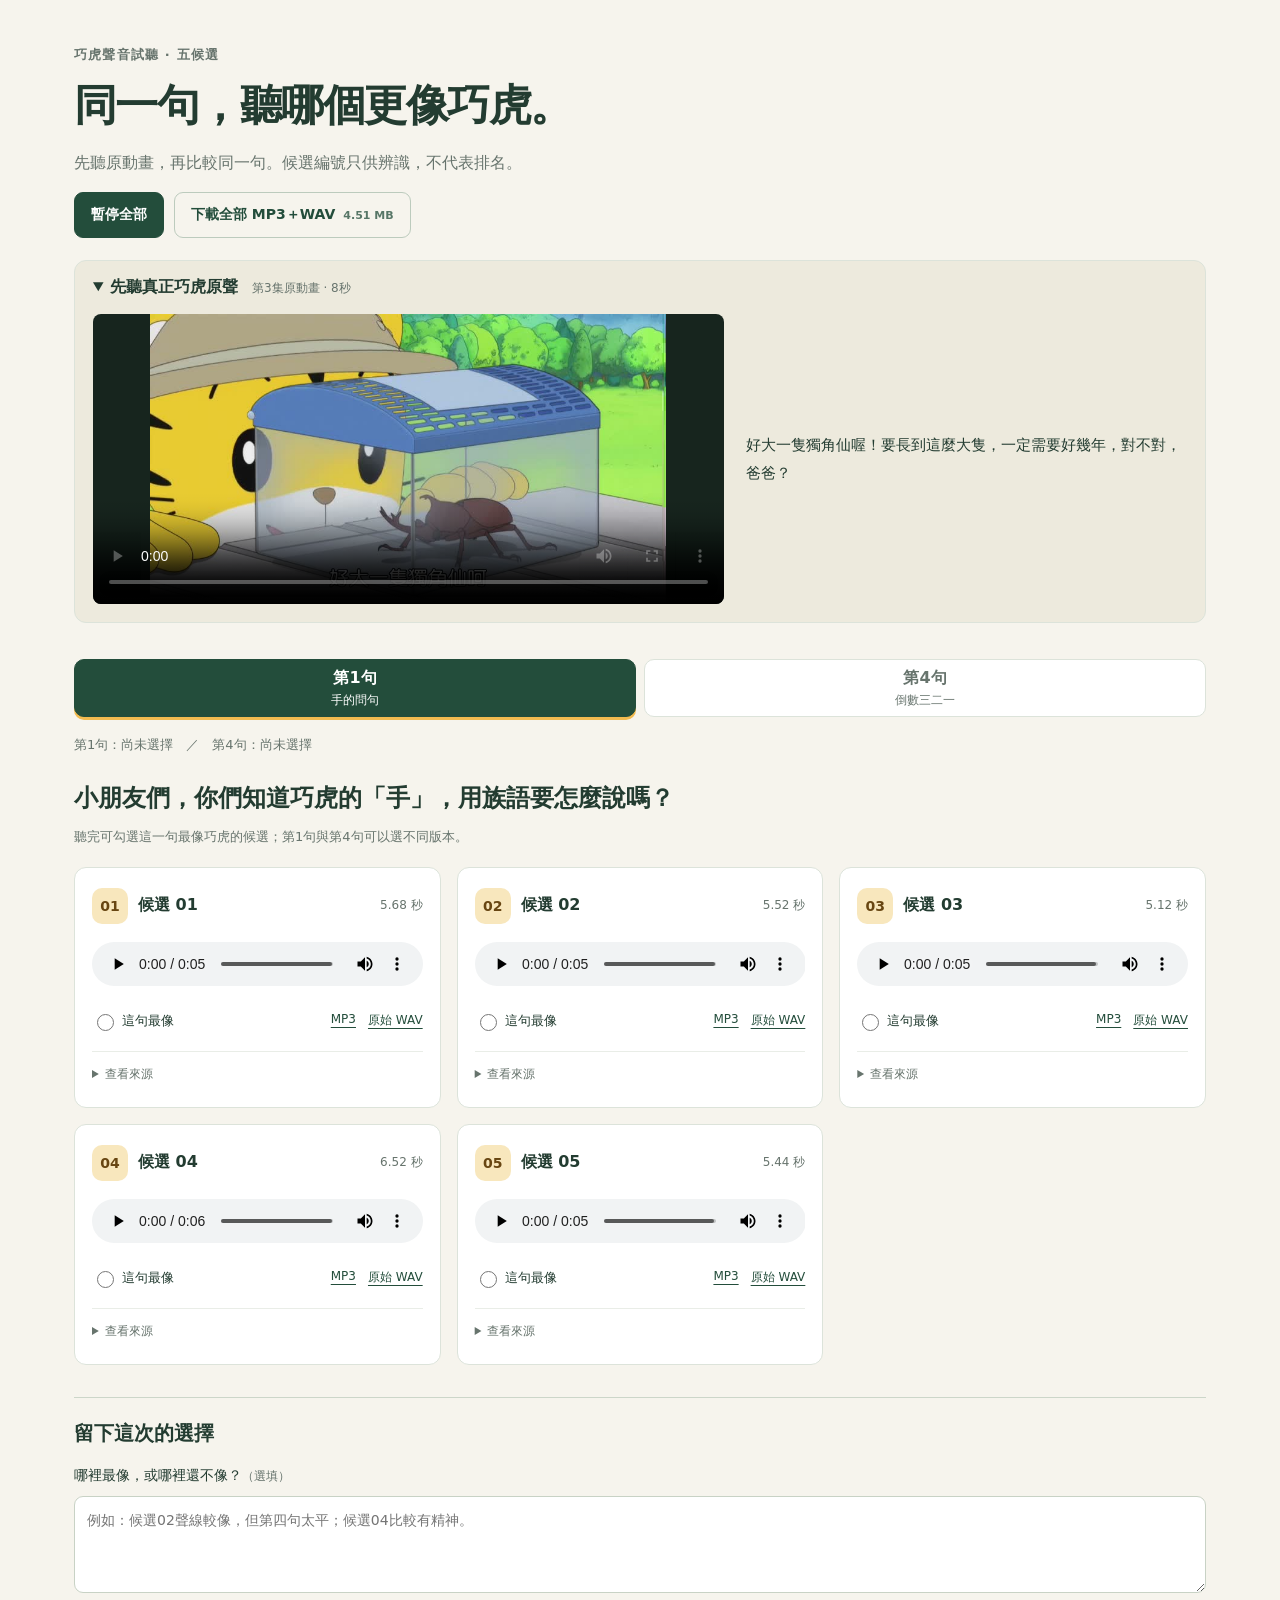
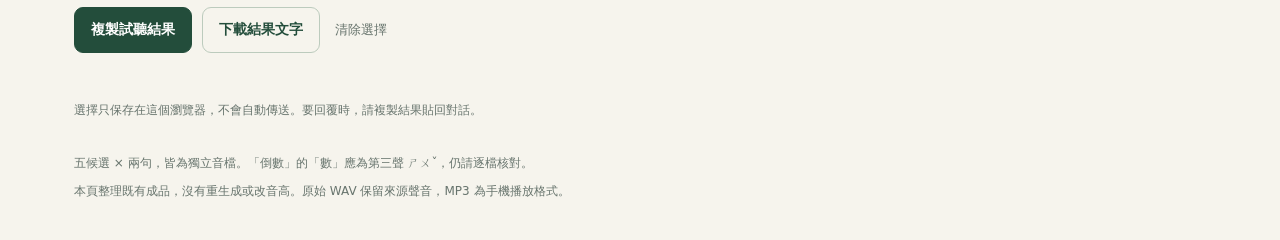
==== docs/index.html @ a9bded3c "發布五候選第1與4句獨立試聽網頁" ====
<!doctype html>
<html lang="zh-Hant"><head><meta charset="utf-8"><meta name="viewport" content="width=device-width,initial-scale=1"><meta name="robots" content="noindex,nofollow"><meta name="theme-color" content="#234d3b"><meta name="description" content="五個巧虎聲音候選，第1與4句分開試聽，附原動畫對照。"><title>巧虎聲音試聽｜五候選・第1與4句</title><link rel="stylesheet" href="styles.css"></head>
<body><main><header class="hero"><div class="eyebrow">巧虎聲音試聽 · 五候選</div><h1>同一句，聽哪個更像巧虎。</h1><p class="intro">先聽原動畫，再比較同一句。候選編號只供辨識，不代表排名。</p><div class="toolbar"><button id="pause-all" type="button" class="button">暫停全部</button><a class="button secondary" href="download/five-candidates.zip" download="巧虎_五候選_第1與4句.zip">下載全部 MP3＋WAV <small>4.51 MB</small></a></div></header>
<details class="reference" open><summary><span><b>先聽真正巧虎原聲</b><small>第3集原動畫 · 8秒</small></span></summary><div class="reference-content"><video controls playsinline preload="metadata" poster="reference/poster.jpg" aria-label="真正巧虎原動畫對照" src="reference/original.mp4"></video><p>好大一隻獨角仙喔！要長到這麼大隻，一定需要好幾年，對不對，爸爸？</p></div></details>
<nav class="tabs" role="tablist" aria-label="選擇比較句子"><button id="tab-01" type="button" role="tab" aria-selected="true" aria-controls="panel-01" data-tab="01">第1句 <span>手的問句</span></button><button id="tab-04" type="button" role="tab" aria-selected="false" aria-controls="panel-04" data-tab="04">第4句 <span>倒數三二一</span></button></nav>
<div id="choices-status" class="choices-status" role="status" aria-live="polite">尚未選擇最像的候選</div>
<section id="panel-01" data-panel="01" role="tabpanel" aria-labelledby="tab-01"><h2 class="sentence">小朋友們，你們知道巧虎的「手」，用族語要怎麼說嗎？</h2><p class="tip">聽完可勾選這一句最像巧虎的候選；第1句與第4句可以選不同版本。</p><div class="candidate-grid"><article class="candidate" data-candidate="01" data-line="01">
<div class="card-heading"><h3><span class="number">01</span>候選 01</h3><span class="duration">5.68 秒</span></div>
<audio controls preload="metadata" aria-label="第1句 候選01" src="audio/c01-l01.mp3"></audio>
<div class="card-actions"><label class="pick"><input type="radio" name="best-01" value="01" aria-label="第1句選候選01最像">這句最像</label><div class="downloads"><a href="audio/c01-l01.mp3" download="第1句_候選01.mp3">MP3</a><a href="wav/c01-l01.wav" download="第1句_候選01.wav">原始 WAV</a></div></div>
<details class="source"><summary>查看來源</summary><p>Qwen第七輪完整參考B＋局部讀音修補A</p><small>曾明確回報好很多並指定保留第1句；局部修補接合被回報自然，仍與目標有差距。</small><small>第1句是採用原檔；第4句是既有局部修補A，未新增剪接，第三聲仍待本檔人耳確認。</small></details></article><article class="candidate" data-candidate="02" data-line="01">
<div class="card-heading"><h3><span class="number">02</span>候選 02</h3><span class="duration">5.52 秒</span></div>
<audio controls preload="metadata" aria-label="第1句 候選02" src="audio/c02-l01.mp3"></audio>
<div class="card-actions"><label class="pick"><input type="radio" name="best-01" value="02" aria-label="第1句選候選02最像">這句最像</label><div class="downloads"><a href="audio/c02-l01.mp3" download="第1句_候選02.mp3">MP3</a><a href="wav/c02-l01.wav" download="第1句_候選02.wav">原始 WAV</a></div></div>
<details class="source"><summary>查看來源</summary><p>Qwen第五輪動畫B</p><small>使用者回報B稍微接近；保留與完整ICL不同流程的歷史候選。</small><small>原檔未修改，第四句「數」第三聲未經逐版確認。</small></details></article><article class="candidate" data-candidate="03" data-line="01">
<div class="card-heading"><h3><span class="number">03</span>候選 03</h3><span class="duration">5.12 秒</span></div>
<audio controls preload="metadata" aria-label="第1句 候選03" src="audio/c03-l01.mp3"></audio>
<div class="card-actions"><label class="pick"><input type="radio" name="best-01" value="03" aria-label="第1句選候選03最像">這句最像</label><div class="downloads"><a href="audio/c03-l01.mp3" download="第1句_候選03.mp3">MP3</a><a href="wav/c03-l01.wav" download="第1句_候選03.wav">原始 WAV</a></div></div>
<details class="source"><summary>查看來源</summary><p>Qwen第一輪動畫甲</p><small>使用者曾點名甲較像，但仍不夠小男生；採動畫來源的甲。</small><small>原檔未修改，第四句「數」第三聲未經逐版確認。</small></details></article><article class="candidate" data-candidate="04" data-line="01">
<div class="card-heading"><h3><span class="number">04</span>候選 04</h3><span class="duration">6.52 秒</span></div>
<audio controls preload="metadata" aria-label="第1句 候選04" src="audio/c04-l01.mp3"></audio>
<div class="card-actions"><label class="pick"><input type="radio" name="best-01" value="04" aria-label="第1句選候選04最像">這句最像</label><div class="downloads"><a href="audio/c04-l01.mp3" download="第1句_候選04.mp3">MP3</a><a href="wav/c04-l01.wav" download="第1句_候選04.wav">原始 WAV</a></div></div>
<details class="source"><summary>查看來源</summary><p>CosyVoice3原動畫直比A（原片音軌）</p><small>最新手機包整體回饋有點像又不是很像，尚未指定A/B誰較好，先保留同片段原音軌條件。</small><small>原檔未修改；讀音與第三聲待聽音確認。</small></details></article><article class="candidate" data-candidate="05" data-line="01">
<div class="card-heading"><h3><span class="number">05</span>候選 05</h3><span class="duration">5.44 秒</span></div>
<audio controls preload="metadata" aria-label="第1句 候選05" src="audio/c05-l01.mp3"></audio>
<div class="card-actions"><label class="pick"><input type="radio" name="best-01" value="05" aria-label="第1句選候選05最像">這句最像</label><div class="downloads"><a href="audio/c05-l01.mp3" download="第1句_候選05.mp3">MP3</a><a href="wav/c05-l01.wav" download="第1句_候選05.wav">原始 WAV</a></div></div>
<details class="source"><summary>查看來源</summary><p>CosyVoice3原動畫直比B（分離人聲）</p><small>最新手機包整體回饋尚未指定勝者，保留同片段分離人聲條件作比較。</small><small>ASR曾在請舉手後辨出「喔」，是否多字及第三聲須人耳確認。</small></details></article></div></section><section id="panel-04" data-panel="04" role="tabpanel" aria-labelledby="tab-04"><h2 class="sentence">我會開始倒數，知道的請舉手！三。二。一。</h2><p class="tip">聽完可勾選這一句最像巧虎的候選；第1句與第4句可以選不同版本。</p><div class="candidate-grid"><article class="candidate" data-candidate="01" data-line="04">
<div class="card-heading"><h3><span class="number">01</span>候選 01</h3><span class="duration">6.72 秒</span></div>
<audio controls preload="metadata" aria-label="第4句 候選01" src="audio/c01-l04.mp3"></audio>
<div class="card-actions"><label class="pick"><input type="radio" name="best-04" value="01" aria-label="第4句選候選01最像">這句最像</label><div class="downloads"><a href="audio/c01-l04.mp3" download="第4句_候選01.mp3">MP3</a><a href="wav/c01-l04.wav" download="第4句_候選01.wav">原始 WAV</a></div></div>
<details class="source"><summary>查看來源</summary><p>Qwen第七輪完整參考B＋局部讀音修補A</p><small>曾明確回報好很多並指定保留第1句；局部修補接合被回報自然，仍與目標有差距。</small><small>第1句是採用原檔；第4句是既有局部修補A，未新增剪接，第三聲仍待本檔人耳確認。</small></details></article><article class="candidate" data-candidate="02" data-line="04">
<div class="card-heading"><h3><span class="number">02</span>候選 02</h3><span class="duration">6.72 秒</span></div>
<audio controls preload="metadata" aria-label="第4句 候選02" src="audio/c02-l04.mp3"></audio>
<div class="card-actions"><label class="pick"><input type="radio" name="best-04" value="02" aria-label="第4句選候選02最像">這句最像</label><div class="downloads"><a href="audio/c02-l04.mp3" download="第4句_候選02.mp3">MP3</a><a href="wav/c02-l04.wav" download="第4句_候選02.wav">原始 WAV</a></div></div>
<details class="source"><summary>查看來源</summary><p>Qwen第五輪動畫B</p><small>使用者回報B稍微接近；保留與完整ICL不同流程的歷史候選。</small><small>原檔未修改，第四句「數」第三聲未經逐版確認。</small></details></article><article class="candidate" data-candidate="03" data-line="04">
<div class="card-heading"><h3><span class="number">03</span>候選 03</h3><span class="duration">5.12 秒</span></div>
<audio controls preload="metadata" aria-label="第4句 候選03" src="audio/c03-l04.mp3"></audio>
<div class="card-actions"><label class="pick"><input type="radio" name="best-04" value="03" aria-label="第4句選候選03最像">這句最像</label><div class="downloads"><a href="audio/c03-l04.mp3" download="第4句_候選03.mp3">MP3</a><a href="wav/c03-l04.wav" download="第4句_候選03.wav">原始 WAV</a></div></div>
<details class="source"><summary>查看來源</summary><p>Qwen第一輪動畫甲</p><small>使用者曾點名甲較像，但仍不夠小男生；採動畫來源的甲。</small><small>原檔未修改，第四句「數」第三聲未經逐版確認。</small></details></article><article class="candidate" data-candidate="04" data-line="04">
<div class="card-heading"><h3><span class="number">04</span>候選 04</h3><span class="duration">9.04 秒</span></div>
<audio controls preload="metadata" aria-label="第4句 候選04" src="audio/c04-l04.mp3"></audio>
<div class="card-actions"><label class="pick"><input type="radio" name="best-04" value="04" aria-label="第4句選候選04最像">這句最像</label><div class="downloads"><a href="audio/c04-l04.mp3" download="第4句_候選04.mp3">MP3</a><a href="wav/c04-l04.wav" download="第4句_候選04.wav">原始 WAV</a></div></div>
<details class="source"><summary>查看來源</summary><p>CosyVoice3原動畫直比A（原片音軌）</p><small>最新手機包整體回饋有點像又不是很像，尚未指定A/B誰較好，先保留同片段原音軌條件。</small><small>原檔未修改；讀音與第三聲待聽音確認。</small></details></article><article class="candidate" data-candidate="05" data-line="04">
<div class="card-heading"><h3><span class="number">05</span>候選 05</h3><span class="duration">5.56 秒</span></div>
<audio controls preload="metadata" aria-label="第4句 候選05" src="audio/c05-l04.mp3"></audio>
<div class="card-actions"><label class="pick"><input type="radio" name="best-04" value="05" aria-label="第4句選候選05最像">這句最像</label><div class="downloads"><a href="audio/c05-l04.mp3" download="第4句_候選05.mp3">MP3</a><a href="wav/c05-l04.wav" download="第4句_候選05.wav">原始 WAV</a></div></div>
<details class="source"><summary>查看來源</summary><p>CosyVoice3原動畫直比B（分離人聲）</p><small>最新手機包整體回饋尚未指定勝者，保留同片段分離人聲條件作比較。</small><small>ASR曾在請舉手後辨出「喔」，是否多字及第三聲須人耳確認。</small></details></article></div></section>
<section class="results"><h2>留下這次的選擇</h2><label for="listening-note">哪裡最像，或哪裡還不像？<span>（選填）</span></label><textarea id="listening-note" rows="3" placeholder="例如：候選02聲線較像，但第四句太平；候選04比較有精神。"></textarea><div class="result-buttons"><button type="button" id="copy-results" class="button">複製試聽結果</button><button type="button" id="download-results" class="button secondary">下載結果文字</button><button type="button" id="clear-choices" class="text-button">清除選擇</button></div><p id="result-status" class="result-status" role="status" aria-live="polite"></p><textarea id="copy-fallback" rows="6" aria-label="可手動複製的試聽結果" hidden readonly></textarea><small>選擇只保存在這個瀏覽器，不會自動傳送。要回覆時，請複製結果貼回對話。</small></section>
<footer><p>五候選 × 兩句，皆為獨立音檔。「倒數」的「數」應為第三聲 ㄕㄨˇ，仍請逐檔核對。</p><p>本頁整理既有成品，沒有重生成或改音高。原始 WAV 保留來源聲音，MP3 為手機播放格式。</p></footer></main><script id="site-data" type="application/json">{"candidates": [{"id": "01", "name": "Qwen第七輪完整參考B＋局部讀音修補A", "basis": "曾明確回報好很多並指定保留第1句；局部修補接合被回報自然，仍與目標有差距。", "note": "第1句是採用原檔；第4句是既有局部修補A，未新增剪接，第三聲仍待本檔人耳確認。", "lines": {"01": {"mp3": "audio/c01-l01.mp3", "wav": "wav/c01-l01.wav", "seconds": 5.68}, "04": {"mp3": "audio/c01-l04.mp3", "wav": "wav/c01-l04.wav", "seconds": 6.72}}}, {"id": "02", "name": "Qwen第五輪動畫B", "basis": "使用者回報B稍微接近；保留與完整ICL不同流程的歷史候選。", "note": "原檔未修改，第四句「數」第三聲未經逐版確認。", "lines": {"01": {"mp3": "audio/c02-l01.mp3", "wav": "wav/c02-l01.wav", "seconds": 5.52}, "04": {"mp3": "audio/c02-l04.mp3", "wav": "wav/c02-l04.wav", "seconds": 6.72}}}, {"id": "03", "name": "Qwen第一輪動畫甲", "basis": "使用者曾點名甲較像，但仍不夠小男生；採動畫來源的甲。", "note": "原檔未修改，第四句「數」第三聲未經逐版確認。", "lines": {"01": {"mp3": "audio/c03-l01.mp3", "wav": "wav/c03-l01.wav", "seconds": 5.12}, "04": {"mp3": "audio/c03-l04.mp3", "wav": "wav/c03-l04.wav", "seconds": 5.12}}}, {"id": "04", "name": "CosyVoice3原動畫直比A（原片音軌）", "basis": "最新手機包整體回饋有點像又不是很像，尚未指定A/B誰較好，先保留同片段原音軌條件。", "note": "原檔未修改；讀音與第三聲待聽音確認。", "lines": {"01": {"mp3": "audio/c04-l01.mp3", "wav": "wav/c04-l01.wav", "seconds": 6.52}, "04": {"mp3": "audio/c04-l04.mp3", "wav": "wav/c04-l04.wav", "seconds": 9.04}}}, {"id": "05", "name": "CosyVoice3原動畫直比B（分離人聲）", "basis": "最新手機包整體回饋尚未指定勝者，保留同片段分離人聲條件作比較。", "note": "ASR曾在請舉手後辨出「喔」，是否多字及第三聲須人耳確認。", "lines": {"01": {"mp3": "audio/c05-l01.mp3", "wav": "wav/c05-l01.wav", "seconds": 5.44}, "04": {"mp3": "audio/c05-l04.mp3", "wav": "wav/c05-l04.wav", "seconds": 5.56}}}], "lines": {"01": "小朋友們，你們知道巧虎的「手」，用族語要怎麼說嗎？", "04": "我會開始倒數，知道的請舉手！三。二。一。"}, "version": "five-20261026"}</script><script src="app.js" defer></script></body></html>
---- docs/styles.css ----
:root{color-scheme:light;--paper:#f6f4ed;--white:#fff;--ink:#233c31;--muted:#67746d;--green:#234d3b;--line:#dce3da;--amber:#f2bb50}*{box-sizing:border-box}html{scroll-behavior:smooth}body{margin:0;background:var(--paper);color:var(--ink);font-family:system-ui,-apple-system,"Microsoft JhengHei",sans-serif}main{max-width:1180px;margin:auto;padding:32px 24px 20px}button,a,input,summary{touch-action:manipulation}button,a,textarea,input,summary{outline-offset:4px}button,a,summary{ -webkit-tap-highlight-color:transparent}.hero{padding:14px 0 22px}.eyebrow{font-size:13px;letter-spacing:.09em;color:var(--muted);font-weight:700}h1{font-size:clamp(27px,4.4vw,43px);letter-spacing:-.035em;line-height:1.3;margin:14px 0}.intro{font-size:16px;color:var(--muted);line-height:1.85;margin:0 0 15px}.toolbar,.result-buttons{display:flex;gap:10px;flex-wrap:wrap;align-items:center}.button{font:inherit;font-size:14px;font-weight:650;border:1px solid var(--green);border-radius:9px;background:var(--green);color:white;text-decoration:none;padding:12px 16px;min-height:46px;display:inline-flex;align-items:center;justify-content:center;gap:8px;cursor:pointer}.button.secondary{background:transparent;color:var(--green);border-color:#bccbbd}.button small{font-size:11px;opacity:.75}.button:hover{filter:brightness(.95)}.reference{border:1px solid var(--line);border-radius:12px;background:#edeadd;margin-bottom:24px;overflow:hidden}.reference>summary{padding:16px 18px;cursor:pointer}.reference>summary span{display:inline-flex;align-items:baseline;gap:14px;flex-wrap:wrap}.reference small{color:var(--muted);font-size:12px}.reference-content{display:grid;grid-template-columns:minmax(0,1fr) minmax(200px,.7fr);gap:22px;padding:0 18px 18px;align-items:center}.reference-content video{width:100%;max-height:290px;border-radius:8px;background:#17251e;aspect-ratio:16/9}.reference-content p{line-height:1.9;font-size:15px;margin:0}.tabs{display:flex;gap:8px;position:sticky;top:0;padding:12px 0;background:var(--paper);z-index:4}.tabs button{font:inherit;font-weight:750;flex:1;min-height:58px;border:1px solid var(--line);border-radius:10px;color:var(--muted);background:var(--white);cursor:pointer}.tabs span{display:block;font-weight:450;font-size:12px;margin-top:3px}.tabs [aria-selected=true]{background:var(--green);color:white;border-color:var(--green);box-shadow:0 3px 0 var(--amber)}.choices-status{font-size:13px;color:var(--muted);padding:7px 0 3px;min-height:25px}.sentence{font-size:clamp(19px,2.3vw,24px);font-weight:650;line-height:1.75;margin:20px 0 6px}.tip{color:var(--muted);font-size:13px;line-height:1.8;margin:0 0 18px}.candidate-grid{display:grid;grid-template-columns:repeat(auto-fit,minmax(285px,1fr));gap:16px}.candidate{padding:20px 17px;background:var(--white);border:1px solid var(--line);border-radius:12px;min-width:0}.candidate.chosen{border:2px solid var(--green);padding:19px 16px;box-shadow:0 0 0 3px #234d3b08}.card-heading{display:flex;justify-content:space-between;align-items:center;gap:8px;margin-bottom:18px}.card-heading h3{font-size:16px;margin:0;display:flex;align-items:center;gap:10px}.number{display:inline-flex;align-items:center;justify-content:center;width:36px;height:36px;border-radius:10px;background:#f8e7bd;color:#684612;font-size:14px}.duration{font-size:12px;color:var(--muted);white-space:nowrap}audio{width:100%;height:44px;display:block}.card-actions{display:flex;align-items:center;justify-content:space-between;gap:10px;margin-top:15px;min-height:40px}.pick{font-size:13px;display:flex;align-items:center;gap:5px;cursor:pointer;padding:8px 0}.pick input{accent-color:var(--green);width:17px;height:17px}.downloads{display:flex;gap:12px;font-size:12px}.downloads a{color:var(--green);padding:9px 0;text-underline-offset:4px}.source{border-top:1px solid #e9ede7;margin-top:10px;padding-top:10px;font-size:12px;color:var(--muted)}.source summary{cursor:pointer;padding:4px 0}.source p{color:var(--ink);line-height:1.7}.source small{display:block;line-height:1.8;margin:7px 0}.results{border-top:1px solid #ccd6c9;margin-top:32px;padding-top:22px}.results h2{font-size:20px;margin:0 0 16px}.results label{display:block;font-size:14px;line-height:1.8}.results label span{color:var(--muted);font-size:12px}textarea{font:inherit;display:block;width:100%;border:1px solid #c8d2c5;border-radius:9px;background:white;padding:12px;line-height:1.7;font-size:14px;resize:vertical;margin:8px 0 14px;min-height:96px}.text-button{font:inherit;font-size:13px;border:0;background:transparent;color:var(--muted);padding:12px 5px;cursor:pointer}.result-status{font-size:13px;min-height:21px;color:var(--green)}.results>small{display:block;line-height:1.8;color:var(--muted);font-size:12px}footer{padding:25px 0 12px;color:var(--muted);font-size:12px;line-height:1.9}footer p{margin:5px 0}[hidden]{display:none!important}@media(max-width:620px){main{padding:20px 16px 12px}.hero{padding-top:8px;padding-bottom:18px}.reference-content{grid-template-columns:1fr;gap:12px;padding:0 13px 14px}.reference-content p{font-size:13px}.reference>summary{padding:14px}.reference>summary span{gap:7px}.candidate-grid{grid-template-columns:1fr}.candidate{padding:19px 16px}.candidate.chosen{padding:18px 15px}.toolbar .button{padding:11px 12px;font-size:13px}.button small{display:none}.tabs{gap:8px}.sentence{font-size:20px}.result-buttons{gap:8px}.result-buttons .button{font-size:13px;padding:11px 13px}}@media(prefers-reduced-motion:reduce){html{scroll-behavior:auto}}
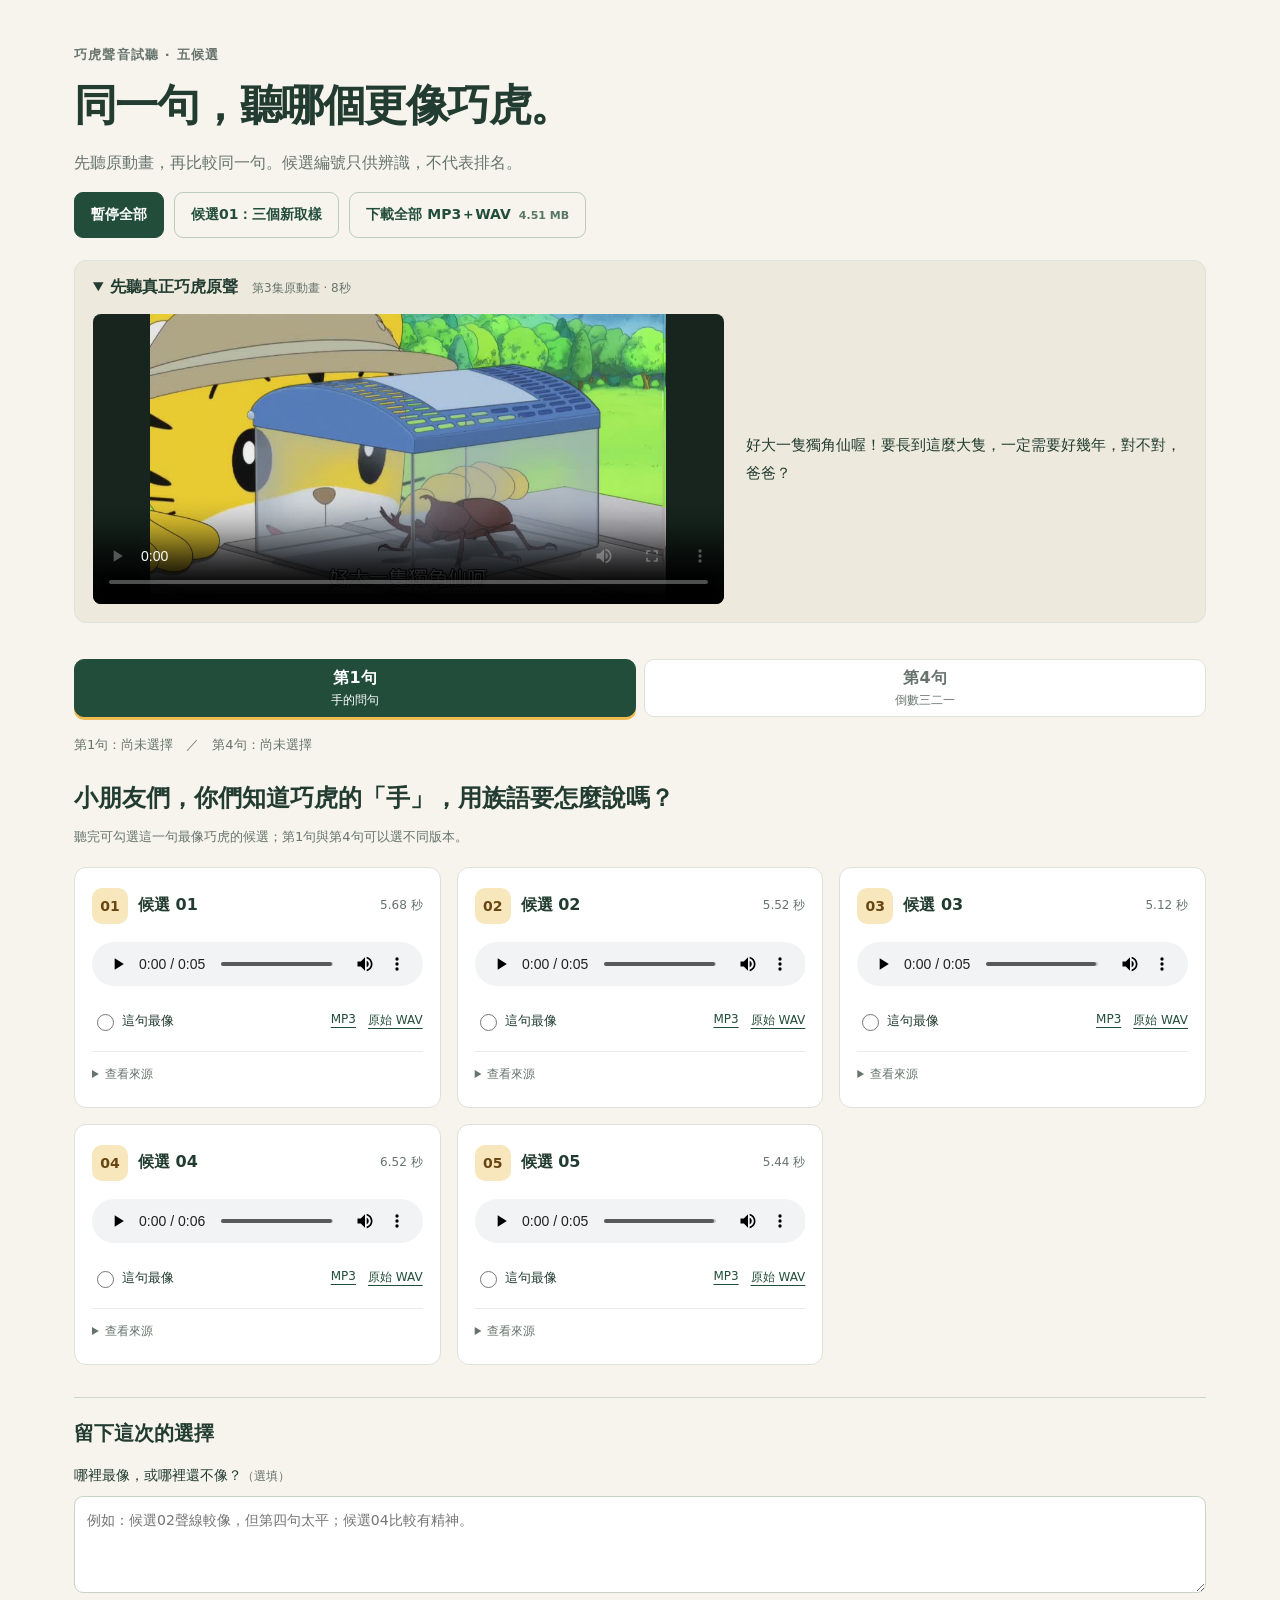
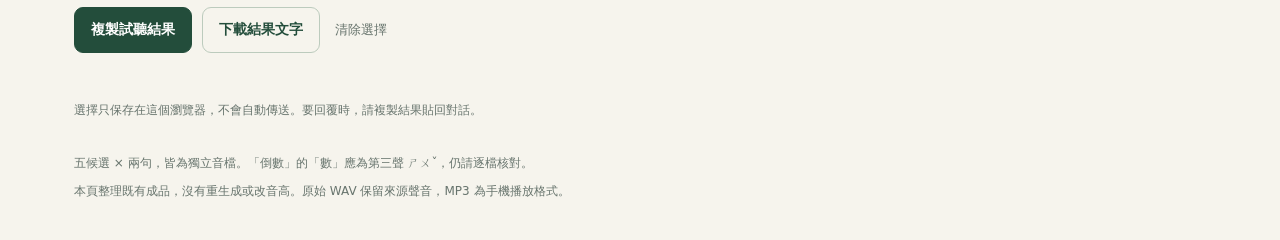
==== commit 6d6d6a4c: "加入候選01原版與三個新取樣的逐句比較" ====
--- a/docs/index.html
+++ b/docs/index.html
@@ -1,6 +1,6 @@
 <!doctype html>
 <html lang="zh-Hant"><head><meta charset="utf-8"><meta name="viewport" content="width=device-width,initial-scale=1"><meta name="robots" content="noindex,nofollow"><meta name="theme-color" content="#234d3b"><meta name="description" content="五個巧虎聲音候選，第1與4句分開試聽，附原動畫對照。"><title>巧虎聲音試聽｜五候選・第1與4句</title><link rel="stylesheet" href="styles.css"></head>
-<body><main><header class="hero"><div class="eyebrow">巧虎聲音試聽 · 五候選</div><h1>同一句，聽哪個更像巧虎。</h1><p class="intro">先聽原動畫，再比較同一句。候選編號只供辨識，不代表排名。</p><div class="toolbar"><button id="pause-all" type="button" class="button">暫停全部</button><a class="button secondary" href="download/five-candidates.zip" download="巧虎_五候選_第1與4句.zip">下載全部 MP3＋WAV <small>4.51 MB</small></a></div></header>
+<body><main><header class="hero"><div class="eyebrow">巧虎聲音試聽 · 五候選</div><h1>同一句，聽哪個更像巧虎。</h1><p class="intro">先聽原動畫，再比較同一句。候選編號只供辨識，不代表排名。</p><div class="toolbar"><button id="pause-all" type="button" class="button">暫停全部</button><a class="button secondary" href="candidate01-three/">候選01：三個新取樣</a><a class="button secondary" href="download/five-candidates.zip" download="巧虎_五候選_第1與4句.zip">下載全部 MP3＋WAV <small>4.51 MB</small></a></div></header>
 <details class="reference" open><summary><span><b>先聽真正巧虎原聲</b><small>第3集原動畫 · 8秒</small></span></summary><div class="reference-content"><video controls playsinline preload="metadata" poster="reference/poster.jpg" aria-label="真正巧虎原動畫對照" src="reference/original.mp4"></video><p>好大一隻獨角仙喔！要長到這麼大隻，一定需要好幾年，對不對，爸爸？</p></div></details>
 <nav class="tabs" role="tablist" aria-label="選擇比較句子"><button id="tab-01" type="button" role="tab" aria-selected="true" aria-controls="panel-01" data-tab="01">第1句 <span>手的問句</span></button><button id="tab-04" type="button" role="tab" aria-selected="false" aria-controls="panel-04" data-tab="04">第4句 <span>倒數三二一</span></button></nav>
 <div id="choices-status" class="choices-status" role="status" aria-live="polite">尚未選擇最像的候選</div>
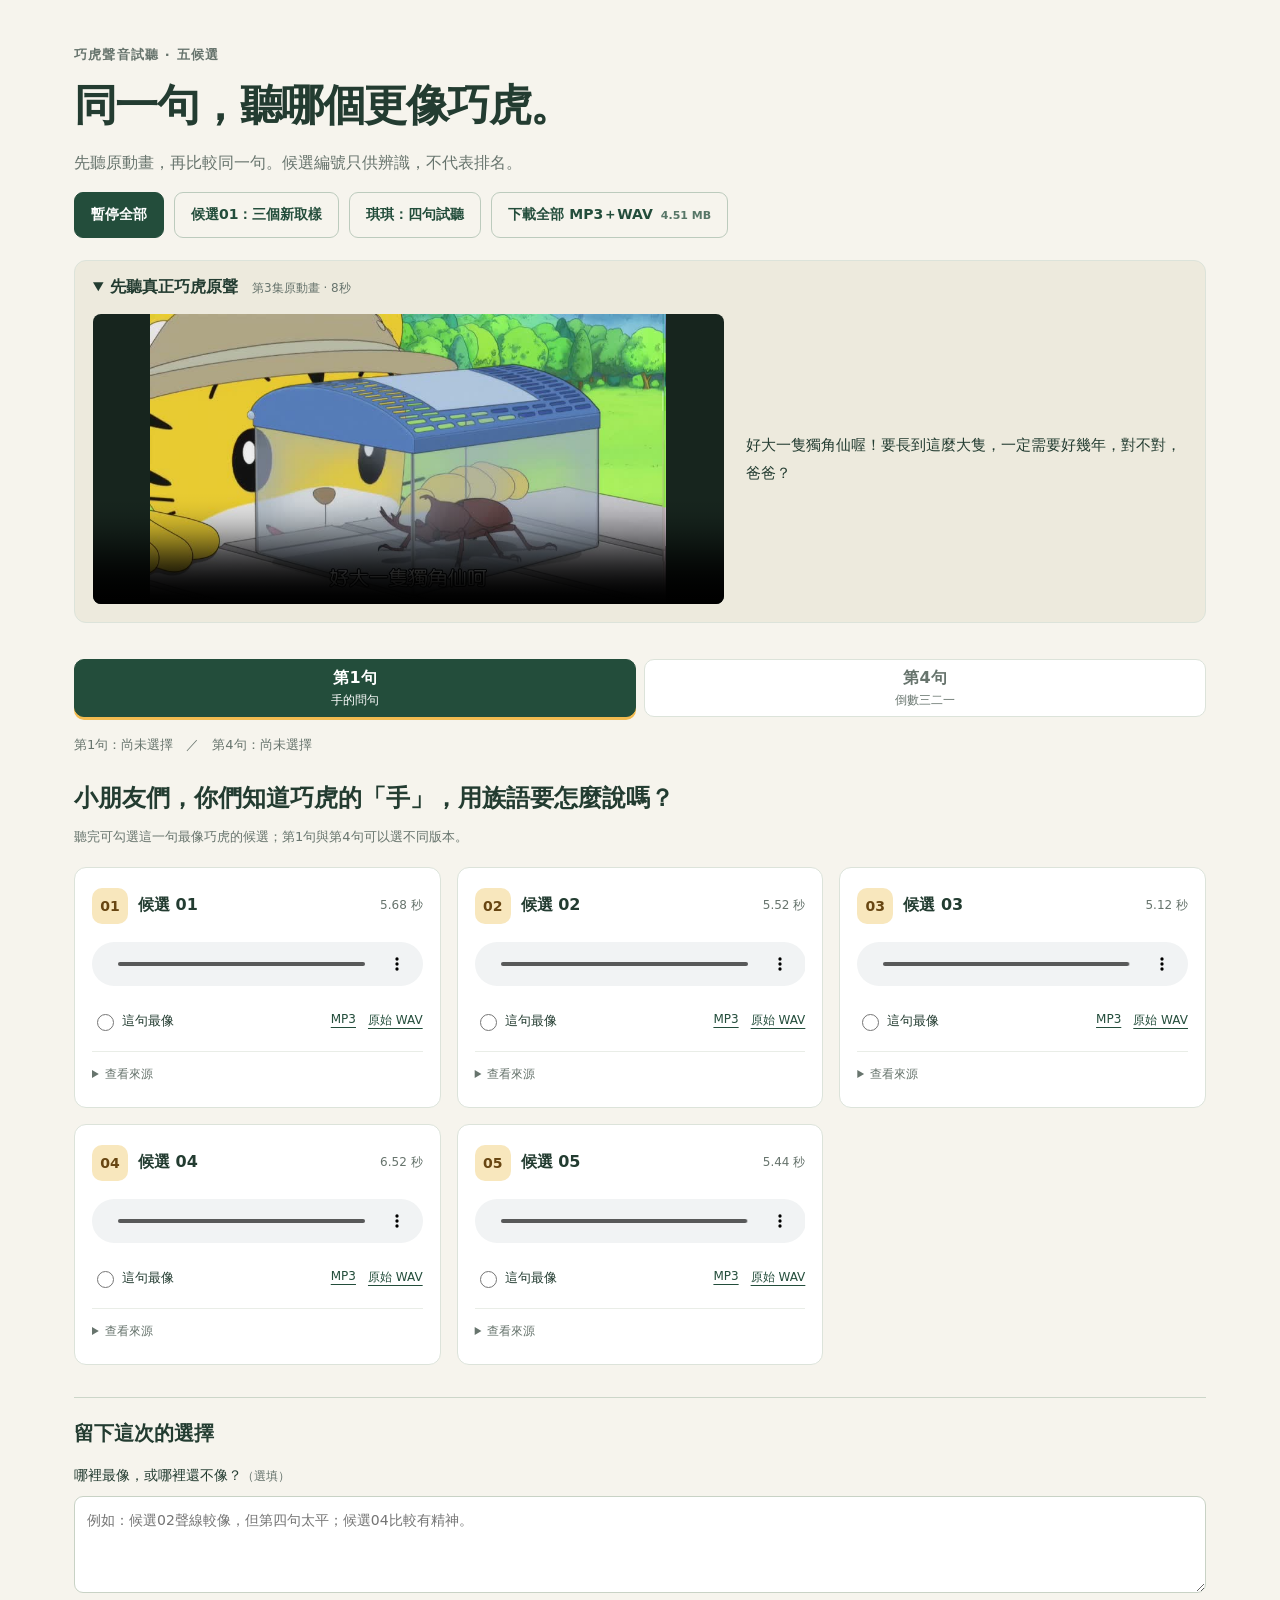
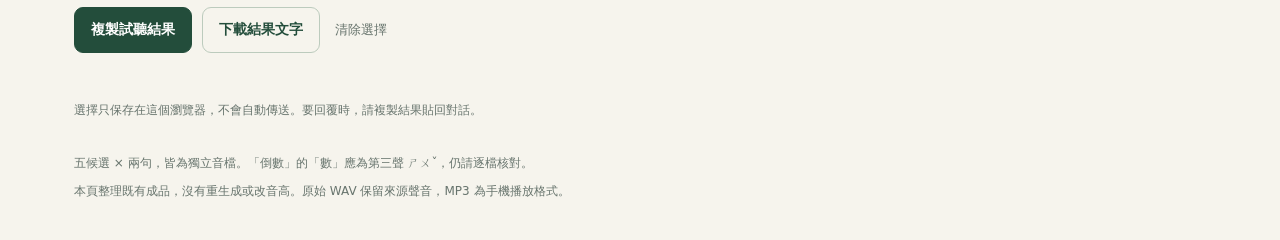
==== commit a1057568: "Publish approved Qiqi four-line voice comparison" ====
--- a/docs/index.html
+++ b/docs/index.html
@@ -1,6 +1,6 @@
 <!doctype html>
 <html lang="zh-Hant"><head><meta charset="utf-8"><meta name="viewport" content="width=device-width,initial-scale=1"><meta name="robots" content="noindex,nofollow"><meta name="theme-color" content="#234d3b"><meta name="description" content="五個巧虎聲音候選，第1與4句分開試聽，附原動畫對照。"><title>巧虎聲音試聽｜五候選・第1與4句</title><link rel="stylesheet" href="styles.css"></head>
-<body><main><header class="hero"><div class="eyebrow">巧虎聲音試聽 · 五候選</div><h1>同一句，聽哪個更像巧虎。</h1><p class="intro">先聽原動畫，再比較同一句。候選編號只供辨識，不代表排名。</p><div class="toolbar"><button id="pause-all" type="button" class="button">暫停全部</button><a class="button secondary" href="candidate01-three/">候選01：三個新取樣</a><a class="button secondary" href="download/five-candidates.zip" download="巧虎_五候選_第1與4句.zip">下載全部 MP3＋WAV <small>4.51 MB</small></a></div></header>
+<body><main><header class="hero"><div class="eyebrow">巧虎聲音試聽 · 五候選</div><h1>同一句，聽哪個更像巧虎。</h1><p class="intro">先聽原動畫，再比較同一句。候選編號只供辨識，不代表排名。</p><div class="toolbar"><button id="pause-all" type="button" class="button">暫停全部</button><a class="button secondary" href="candidate01-three/">候選01：三個新取樣</a><a class="button secondary" href="qiqi-first/">琪琪：四句試聽</a><a class="button secondary" href="download/five-candidates.zip" download="巧虎_五候選_第1與4句.zip">下載全部 MP3＋WAV <small>4.51 MB</small></a></div></header>
 <details class="reference" open><summary><span><b>先聽真正巧虎原聲</b><small>第3集原動畫 · 8秒</small></span></summary><div class="reference-content"><video controls playsinline preload="metadata" poster="reference/poster.jpg" aria-label="真正巧虎原動畫對照" src="reference/original.mp4"></video><p>好大一隻獨角仙喔！要長到這麼大隻，一定需要好幾年，對不對，爸爸？</p></div></details>
 <nav class="tabs" role="tablist" aria-label="選擇比較句子"><button id="tab-01" type="button" role="tab" aria-selected="true" aria-controls="panel-01" data-tab="01">第1句 <span>手的問句</span></button><button id="tab-04" type="button" role="tab" aria-selected="false" aria-controls="panel-04" data-tab="04">第4句 <span>倒數三二一</span></button></nav>
 <div id="choices-status" class="choices-status" role="status" aria-live="polite">尚未選擇最像的候選</div>
